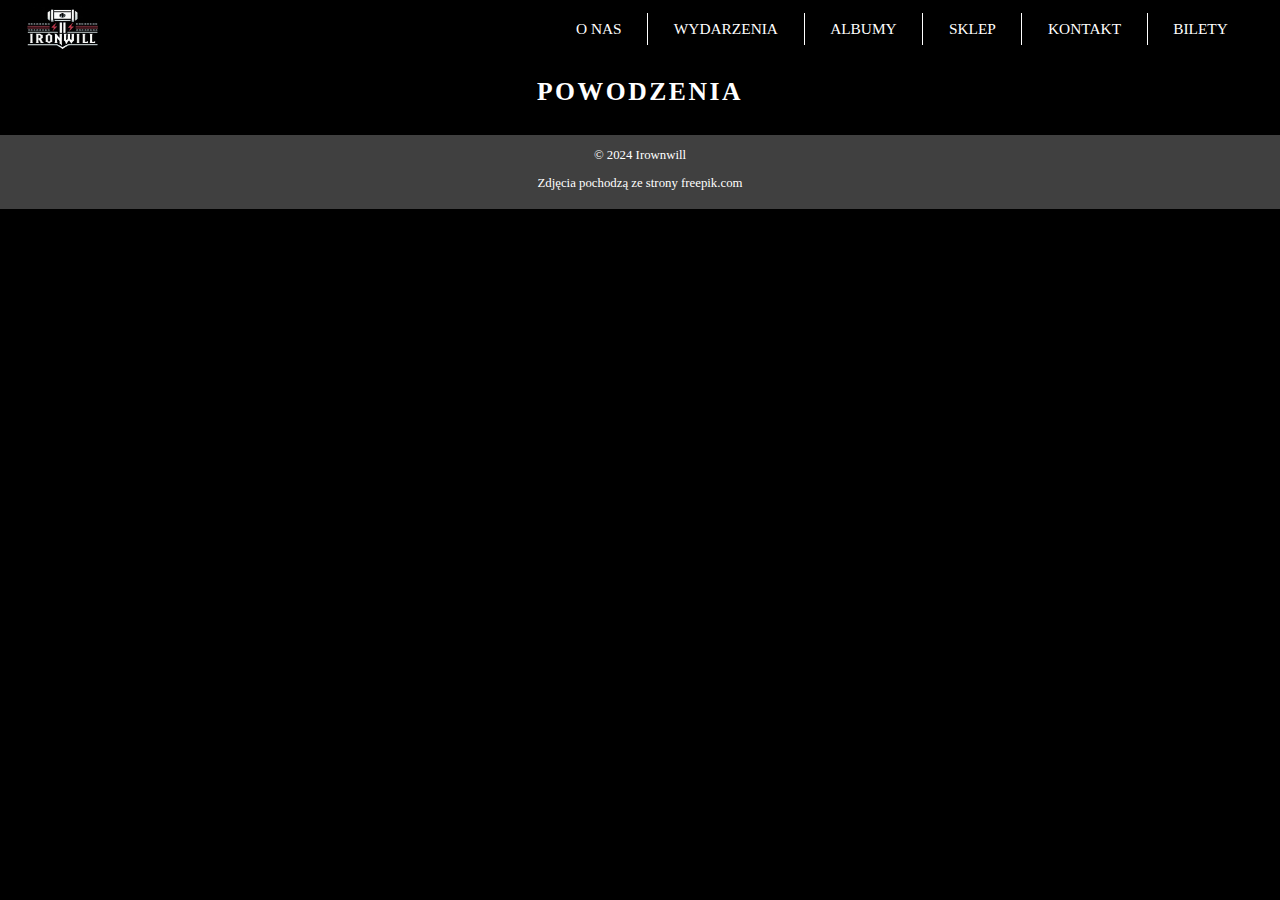
==== albumy.html @ 1753bf54 "aktualizacja 21.01" ====
<!DOCTYPE html>
<html lang="pl">
<head>
    <meta charset="utf-8">
    <title>Kontakt</title>
    <link rel="shortcut icon" href="img/ikona.png">
    <script src="jquery-3.7.1.min.js"></script>
    <link rel="stylesheet" href="index.css">
    <script defer src="index.js"></script>
</head>

<body>
    <header id="header">
        <nav id="logo_podstrona">
            <a href="index.html"><img src="img/logo_szerokie.jpg" alt="Logo zespołu"></a>
        </nav>

        <ul id="menu">
            <li>
                <a id="wysun">O NAS</a>
                <ul>
                    <li><a href="historia.html">HISTORIA</a></li>
                    <li><a href="ekipa.html">EKIPA</a></li>
                    <li><a href="galeria.html">GALERIA</a></li>
                </ul>
            </li>
            <li><a href="wydarzenia.html">WYDARZENIA</a></li>
            <li><a href="albumy.html">ALBUMY</a></li>
            <li><a href="sklep.html">SKLEP</a></li>
            <li><a href="kontakt.html">KONTAKT</a></li>
            <li><a href="https://www.kupbilecik.pl/" target="_blank">BILETY</a></li>
        </ul>
    </header>

    <main>
        <h1>POWODZENIA</h1>

    </main>

    <footer class="footer">
        <div class="footer-line"></div>
        <p>&copy 2024 Irownwill</p>
        <p>Zdjęcia pochodzą ze strony freepik.com</p>
    </footer>
</body>
</html>
---- index.css ----
/* GLOBALNE */
body {
	margin: 0;
	padding: 0;
	font-size: 1vw;
	font-family: verdana;
	background-color: #000;
	position: relative;
}
#header {
	position: fixed;
	top: 0;
	width: 100%;
    display: flex;
    align-items: center;
    justify-content: space-between;
    background-color: #000;
	z-index: 1000;
}
a {
    color: #fff;
    text-decoration: none;
}
h1 {
	margin-top: 6vw;
	color: #fff;
	font-size: 2vw;
	padding: 0 2vw;
	letter-spacing: 0.2vw;
	z-index: 1;
    text-align: center;
	/*padding-left: 40vw;*/
}
#logo {
	position: absolute;
    top: 0;
    left: 0;
    padding: 0.5vw 0.5vw; 
}
#logo img {
	height: 5.5vw;
    width: 110%;	  
}
#menu {
    display: flex;
    margin-left: 35%;
	height: 2.5vw;
	padding: 0 0 0 8vw;
	width: 100%; 
	list-style: none;
    text-decoration: none;
}
#menu li {
    display: inline-block; 
    text-decoration: none;
    line-height: 2.5vw; 
    cursor: pointer;
    color: #fff;
    font-size: 1.2vw; 
	padding: 0 2vw 0 2vw;
	border-right: 0.15vw solid #fff;
}
#menu > li:last-child {
	border-right: none;
}
#menu li:hover {
	color: #000;
	background-image: linear-gradient(to right, white, #d9d9d9, #bfbfbf, #a6a6a6, #8c8c8c, #737373, #595959, #404040);
}
#menu li ul {
	display: none;
	position: absolute;
	top: 100%;
	left: 47.1%;
	transform: translateX(-50%);
	padding: 0.1vw 0;
	list-style: none;
	z-index: 1000;
	width: 8vw;
	text-align: center;
	background-color: rgba(0,0,0, 0.9);
    margin-top: -1.1vw;
}
#menu li ul li {
	display: block;
	text-decoration: none;
	color: #fff;
	line-height: 2.5vw;
	font-size: 1vw;
	text-align: center;
	cursor: pointer;
	padding-left: 1.6vw;
	transition: background-color 0.3s, color 0.3s;
	border: none;
}
#menu li ul li:hover {
	color: rgba(0,0,0, 0.7);
	background-image: linear-gradient(to right, white, #d9d9d9, #bfbfbf, #a6a6a6, #8c8c8c, #737373, #595959, #404040); 
}

.footer {
    text-align: center;
    font-size: 1vw;
    color: #fff;
    margin-top: 2vw;
	padding-bottom: 1vw;
    position: relative;
	background-color: #404040;
	height: 5vw;
}
.footer-line {
    width: 100%;
    height: 0.2vw;
    background-color: #000;
    margin-bottom: 1vw;
}

/* STRONA GŁÓWNA */
.overlay {
    position: absolute;
    bottom: 0;
    left: 0;
    right: 0;
    height: 5vw;
    background: linear-gradient(to top, rgba(0, 0, 0, 0.6), rgba(0, 0, 0, 0));
    pointer-events: none;
}
.toggle-btn {
    position: absolute;
    bottom: 0;
    right: 0;
    background: rgba(0, 0, 0, 0.6);
    color: #fff;
    /*font-weight: bold;*/
    cursor: pointer;
    font-size: 1.2vw;
    width: 10vw;
}
.toggle-btn:hover {
    color: #cc2900;
}
#slides .slide {
    position: relative;
	display: none;
	width: 100%;
	z-index: 1;
	margin-top: 4vw;
}
#slides .slide:first-child {
    display: block;
}

/* Strzałki */
#prev, #next {
    position: absolute;
    top: 20vw;
    transform: translateY(-50%);
    z-index: 10;
    color: rgb(208, 11, 14);
	background-color: rgba(0,0,0,0);
    border: none;
    font-size: 3vw;
    cursor: pointer;
    padding: 1vw;
    border-radius: 50%;
	display: block;
    opacity: 1 !important;
}
#prev {
    left: 1vw;
}
#next {
    right: 1vw;
}

/* Kropeczki */
#dots {
    position: absolute;
    top: 38vw;
    left: 50%;
    transform: translateX(-50%);
    display: flex;
    justify-content: center;
    gap: 0.8vw;
}
.dot {
    width: 0.8vw;
    height: 0.8vw;
    border-radius: 50%;
    background-color: rgba(208, 11, 14, 0.5); /* Czerwony, półprzezroczysty */
    cursor: pointer;
}
.dot.active {
    background-color: rgba(208, 11, 14, 1); /* Pełna czerwień dla aktywnej kropeczki */
}

/* Aktualności */
body.index-page h1 {
    margin-top: 2vw;
	/*padding-left: 40vw;*/
}
body.index-page .content {
    display: grid;
    grid-template-columns: repeat(2, 1fr);
    gap: 1vw;
    justify-content: center;
    padding: 1rem;
    cursor: pointer;
}
body.index-page .column {
    position: relative;
    padding: 1vw;
    border-radius: 0.5vw;
    transition: transform 0.3s ease-in-out;
    overflow: hidden; 
    max-height: 8vw; 
}
body.index-page .column:hover {
    transform: scale(1.02);
    box-shadow: 0 0.4vw 1vw rgba(0, 0, 0, 0.7);
	z-index: 0;
}
body.index-page .column h3 {
    margin: 0;
    color: #d00b0e;
    font-size: 1.2rem;
}
body.index-page .column p {
    font-size: 1.2vw;
    line-height: 1.6;
    color: #fff;
}
body.index-page .column a {
    color: #d00b0e;
    text-decoration: none;
    font-weight: bold;
}
body.index-page .column a:hover {
    text-decoration: underline;
}
body.index-page .column .text {
    display: block;
    overflow: hidden;
	max-height: 150px;
    position: relative;
    line-height: 1.6;
}
body.index-page .column.active {
    max-height: 20vw;
    transition: max-height 0.5s ease-in-out;
}
@media (max-width: 768px) {
    body.index-page .content {
        grid-template-columns: 1fr;
    }
}

/* HISTORIA */
body.history-page p {
    color: #fff;
    padding: 0.5vw 1.5vw;
    font-size: 1.2vw;
}
.grid {
    display: grid;
    grid-template-columns: repeat(auto-fill, minmax(20vw, 1fr));
    gap: 1vw;
    grid-auto-rows: 20vw;
    margin: 1vw 1.5vw;
    position: relative;
}
.grid-item {
    position: relative;
    overflow: hidden;
    transition: transform 0.3s ease-in-out, z-index 0.3s;
}
.grid-item img {
    width: 100%;
    height: 100%;
    object-fit: cover;
    display: block;
    transition: transform 0.3s ease-in-out, box-shadow 0.3s ease-in-out;
}
.grid-item:nth-child(2n) {
    grid-row: span 2;
}
.grid-item:hover {
    z-index: 10;
    transform: scale(1.5);
    overflow: visible;
}
.grid-item:hover img {
    object-fit: contain;
}

/* EKIPA */
#logo_podstrona {
	position: absolute;
    top: 0;
    left: 0;
    z-index: 1;
    padding: 0 0.5vw; 
}
#logo_podstrona img {
	height: 4.5vw;
    width: 110%;
}
.team-gallery {
	margin-top: 2vw;
    display: grid;
    grid-template-columns: repeat(auto-fit, minmax(30vw, 1fr));
    gap: 1vw;
    padding: 1rem;
	z-index:0;
}
.team-member {
    background: #404040;
    border-radius: 0.5vw;
    box-shadow: 0 0.2vw 0.5vw rgba(0, 0, 0, 0.5);
    text-align: center;
    padding: 1vw 0.5vw;
    transition: transform 0.3s, box-shadow 0.3s;
}
.team-member:hover {
    transform: scale(1.02);
    box-shadow: 0 0.4vw 1vw rgba(0, 0, 0, 0.7);
	z-index: 0;
}
.team-member img {
    max-width: 90%;
    border-radius: 50%;
    margin-bottom: 1vw;
}
.team-member h3 {
    margin: 0.5rem 0;
    color: #d00b0e;
    font-size: 1.2rem;
}
.team-member p {
    margin: 0;
    color: #fff;
    font-size: 0.9vw;
    line-height: 1.5;
}

/* GALERIA */
#slideshow-container {
    display: flex;
    flex-direction: column;
    align-items: center;
    justify-content: center;
    margin-top: 1.5vw;
}
#slideshow {
    position: relative;
    overflow: hidden;
    display: flex;
    align-items: center;
    justify-content: center;
}
#slideshow img {
    max-width: 60vw;
    max-height: 40vw;
}
#pasek {
    display: flex;
    justify-content: center;
    margin: 2vw auto 2vw auto;
    gap: 0.5vw;
}
.sml {
    height: 5vw;
    cursor: pointer;
}
#slideshow .slide {
    display: none;
}
#slideshow .slide:first-child {
    display: block;
}

/* SKLEP */
#merch {
    padding-bottom: 1vw;
    margin: 0 2%;
    font-family: verdana;
    font-size: 2.5vw;
    font-weight: bold;
    color: #fff;
    letter-spacing: 0.3vw;
    text-align: center;
}
.article {
    position: relative;
    background: #404040;
    border-radius: 0.5vw;
    box-shadow: 0 0.2vw 0.5vw rgba(0, 0, 0, 0.5);
    transition: transform 0.3s, box-shadow 0.3s;
}
.article img {
    width: 100%;
    height: auto;
    border-radius: 0.5vw;
}
body {
	margin: 0;
	padding: 0;
	font-size: 1vw;
	font-family: verdana;
	background-color: #000;
	position: relative;
}
.content {
    margin-top: 2vw;
	display: grid;
    grid-template-columns: repeat(auto-fit, minmax(30vw, 1fr));
    gap: 1vw;
    padding: 1rem;
}
.column {
    flex: 1;
	height: 20vw;
    padding: 1vw;
    background-color: #404040;
    border: 0.2vw solid #000;
	color: #fff;
}
.article:hover {
	transform: scale(1.02);
    box-shadow: 0 0.4vw 1vw rgba(0,0,0, 0.7);
}
.article .dane {
    position: absolute;
    top: 0;
    left: 0;
    width: 100%;
    height: 100%;
    background: linear-gradient(to top, rgba(0, 0, 0, 0.8), rgba(0, 0, 0, 0));
    display: flex;
    flex-direction: column;
    justify-content: flex-end;
    align-items: left;
    opacity: 0;
    transition: opacity 0.3s ease-in-out;
    padding-bottom: 2vw;
}
.article .dane .product-name {
    color: #fff;
    font-size: 1.5vw;
    margin: 0 1vw;
    text-align: left; 
}
.article .dane .product-price {
    color: #d00b0e;
    font-size: 1.2vw;
    margin: 0.5vw 1vw 1vw 1vw;
    text-align: left;
}
.article:hover .dane {
    opacity: 1;
}

/* WYDARZENIA */
#map { 
	height: 40vw; 
	width: 50vw;
	margin: auto;
}
.custom-popup .leaflet-popup-content-wrapper {
    background: #000;
    color: #fff;
    font-size: 1vw;
    line-height: 1.8vw;
    border-radius: 0.5vw;
    padding: 0.05vw;
}

/*.calendar-title {
    text-align: center;
    margin: 20px 0;
    font-size: 32px;
    font-weight: bold;
    color: #cc2900;
    padding-top: 7vw;
}
.calendar-container {
    max-width: 800px;
    margin: 20px auto;
    background: #fff;
    box-shadow: 0 4px 8px rgba(0, 0, 0, 0.1);
    border-radius: 8px;
    overflow: hidden;
    padding: 20px;
}
.calendar-grid {
    display: grid;
    grid-template-columns: repeat(auto-fill, minmax(200px, 1fr));
    gap: 20px;
}
.event-item {
    background-color: #333;
    border: 1px solid #ddd;
    border-radius: 8px;
    padding: 20px;
    position: relative;
    display: flex;
    flex-direction: column;
    justify-content: space-between;
    transition: transform 0.2s ease, box-shadow 0.2s ease;
}
.event-item:hover {
    transform: scale(1.05);
    box-shadow: 0 6px 12px rgba(0, 0, 0, 0.2);
}
.event-item:hover .overlay {
    opacity: 1;
}
.event-date {
    font-size: 18px;
    color: #fff;
    font-weight: bold;
    margin-bottom: 10px;
}
.event-details {
    font-size: 16px;
    color: #fff;
    margin-bottom: 5px;
}
.event-location {
    font-style: italic;
    color: #cc2900;
}
.overlay {
    position: absolute;
    top: 0;
    left: 0;
    width: 100%;
    height: 100%;
    background-color: rgba(0, 0, 0, 0.4);
    color: #000;
    opacity: 0;
    transition: opacity 0.3s ease;
    display: flex;
    justify-content: flex-end;
    align-items: flex-end;
    padding: 10px;
    border-radius: 8px;
    box-sizing: border-box;
}
.overlay a {
    color: #fff;
    text-decoration: underline;
    font-size: 14px;
}*/

/* KONTAKT */
.contact-form {
    display: flex;
    flex-direction: column;
    gap: 1vw;
    background-color: #404040;
    padding: 0.7vw 1.5vw 1.5vw;
    border-radius: 0.5vw;
    box-shadow: 0 0.4vw 1vw rgba(0, 0, 0, 0.7);
    color: #fff;
    width: 60%;
    margin: 0vw auto 2vw;
}
.contact-form label {
    font-size: 1.4vw;
    margin-top: 0.5vw;
}
.contact-form input, .contact-form select, .contact-form textarea {
    font-size: 1.2vw;
    padding: 0.5vw;
    border: 0.1vw solid #000;
    border-radius: 0.5vw;
    background-color: #333;
    color: #fff;
}
.contact-form textarea {
    resize: vertical;
}
.contact-form button {
    font-size: 1.5vw;
    padding: 0.8vw;
    background-color: #d00b0e;
    color: #fff;
    border: none;
    border-radius: 0.5vw;
    cursor: pointer;
    transition: background-color 0.3s ease;
    padding: 0.8vw;
}
.contact-form button:hover {
    background-color: #a6000b;
}
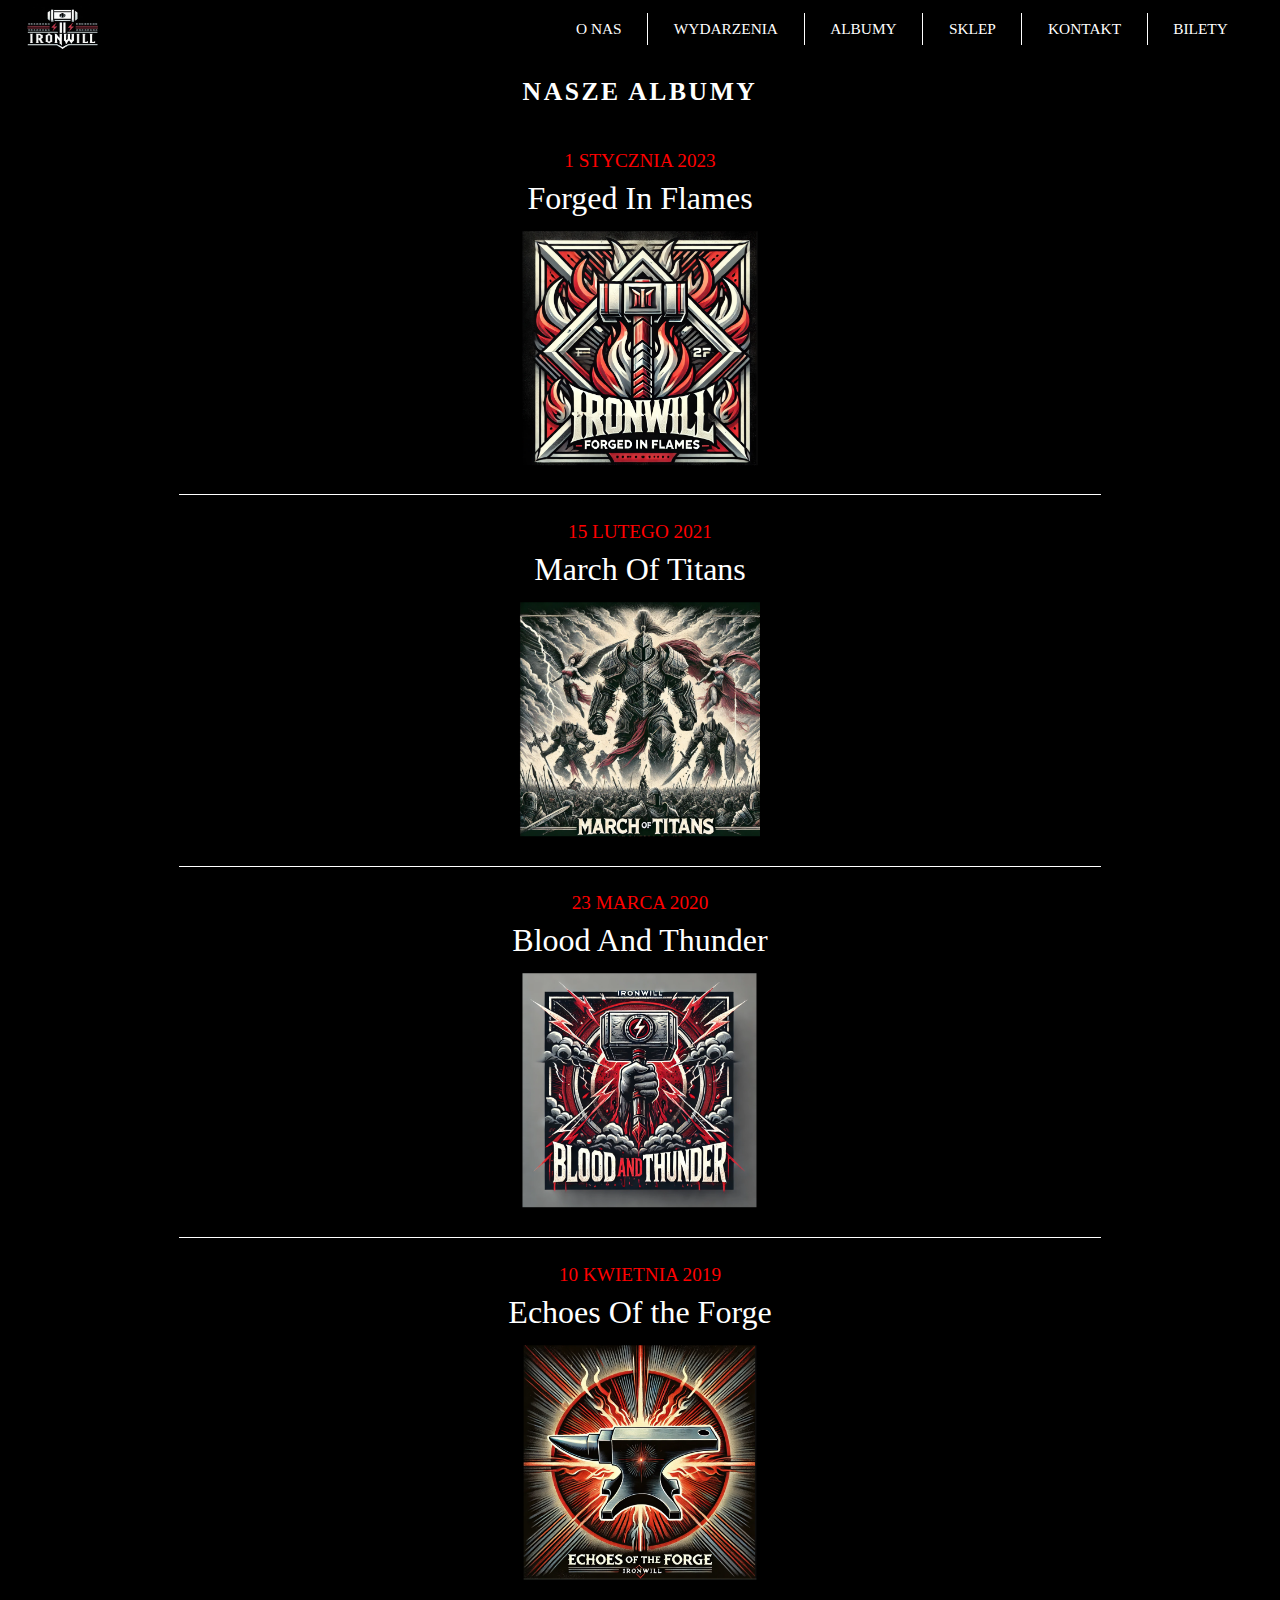
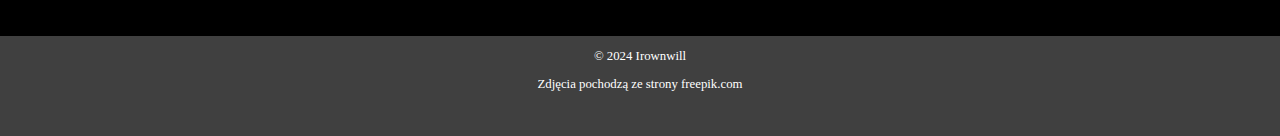
==== commit 15f6bd3f: "aktualizacja 25.01" ====
--- a/albumy.html
+++ b/albumy.html
@@ -2,7 +2,7 @@
 <html lang="pl">
 <head>
     <meta charset="utf-8">
-    <title>Kontakt</title>
+    <title>Albumy</title>
     <link rel="shortcut icon" href="img/ikona.png">
     <script src="jquery-3.7.1.min.js"></script>
     <link rel="stylesheet" href="index.css">
@@ -15,9 +15,15 @@
             <a href="index.html"><img src="img/logo_szerokie.jpg" alt="Logo zespołu"></a>
         </nav>
 
-        <ul id="menu">
-            <li>
-                <a id="wysun">O NAS</a>
+		<div id="burger-menu" onclick="toggleMenu()">
+			<span></span>
+			<span></span>
+			<span></span>
+		</div>
+        
+		<ul id="menu">
+			<li>
+				<a id="wysun" onclick="toggleSubmenu()">O NAS</a>
                 <ul>
                     <li><a href="historia.html">HISTORIA</a></li>
                     <li><a href="ekipa.html">EKIPA</a></li>
@@ -31,16 +37,95 @@
             <li><a href="https://www.kupbilecik.pl/" target="_blank">BILETY</a></li>
         </ul>
     </header>
+    <main>
+    <h1>NASZE ALBUMY</h1>
+       <div class= "zawartosc">
+			<a class="data-wydania">1 STYCZNIA 2023</a>
+			<a id="toggleBtnAlbumy1" class="nazwa">Forged In Flames</a>
+			<div class="album">
+				<img src="img/albumy/FIF.png" alt="Forged In Flames">
+			</div>
+			<div id="overlayAlbumy1" class="overlayAlbumy"></div>
+			<div id="descriptionAlbumy1" class="description">
+				<p>Album pełen surowej energii i nieposkromionej mocy. Każdy utwór brzmi jak gorący metal wykuwany w piecu pełnym pasji i buntu. „Forged in Flame” to muzyczna podróż przez piekło i z powrotem, gdzie ciężkie riffy spotykają się z epickimi melodiami. Kluczowe utwory takie jak „Ashes of the Past” i „Molten Heart” eksplorują tematy odrodzenia, wytrwałości i walki z przeciwnościami. Idealny dla tych, którzy czują, że ich dusza płonie niezłomną siłą.</p>
+			</div>
+			
+			<a class="data-wydania">15 LUTEGO 2021</a>
+			<a id="toggleBtnAlbumy4" class="nazwa">March Of Titans</a>
+			<div class="album">
+				<img src="img/albumy/MarchOfTitans.png" alt="March of Titans">
+			</div>
+			<div id="overlayAlbumy4" class="overlayAlbumy"></div>
+			<div id="descriptionAlbumy4" class="description">
+			<p>Mroczna i refleksyjna opowieść o wewnętrznej sile i determinacji. W „Echoes of the Forge” IronWill prezentuje mieszankę melodyjnego metalu i emocjonalnych tekstów, które przypominają, że każdy dźwięk w metalu ma swoje echo w przeszłości. Utwory takie jak „Anvil's Call” czy „Legacy in Steel” pokazują, jak historia i wspomnienia kształtują nasze działania. To album dla tych, którzy wierzą, że siła nie pochodzi tylko z ciała, ale przede wszystkim z ducha.</p>
+			</div>
+			
+			<a class="data-wydania">23 MARCA 2020</a>
+			<a id="toggleBtnAlbumy2" class="nazwa">Blood And Thunder</a>
+			<div class="album">
+				<img src="img/albumy/BloodAndThunder.png" alt="Blood and Thunder">
+			</div>
+			<div id="overlayAlbumy2" class="overlayAlbumy"></div>
+			<div id="descriptionAlbumy2" class="description">
+			<p>Eksplozja energii, która zamienia każdą chwilę w muzyczną bitwę. „Blood and Thunder” to album pełen hymnowych refrenów, szybkich riffów i epickich solówek, które brzmią jak wezwanie do walki. Każdy utwór to opowieść o nieustępliwości i zwycięstwie, z takimi kawałkami jak „Stormbringer” czy „Battlecry”. IronWill wzywa swoich słuchaczy, aby stawili czoła burzom życia z odwagą i niezłomnym duchem.</p>
+			</div>
 
-    <main>
-        <h1>POWODZENIA</h1>
+			<a class="data-wydania">10 KWIETNIA 2019</a>
+			<a id="toggleBtnAlbumy3" class="nazwa">Echoes Of the Forge</a>
+			<div class="album">
+				<img src="img/albumy/EchoesOfTheForge.png" alt="Echoes of the Forge">
+			</div>
+			<div id="overlayAlbumy3" class="overlayAlbumy"></div>
+			<div id="descriptionAlbumy3" class="description">
+			<p>Monumentalny i potężny album, który brzmi jak ścieżka dźwiękowa dla epickiej podróży bohaterów. „March of Titans” to muzyczna epopeja, gdzie ciężkie, rytmiczne riffy naśladują marsz niepokonanych tytanów, a liryczne historie o heroizmie i poświęceniu ożywają w utworach takich jak „Rise of the Colossus” czy „Steps to Eternity”. Każdy kawałek przypomina, że wielkość jest osiągalna, gdy kroczymy ścieżką determinacji i wiary w siebie.</p>
+			</div>
+		</div>
+	</main>
 
-    </main>
+    <script> 
+        function toggleTextAlbumy(toggleBtnAlbumyId, descriptionAlbumyId, overlayAlbumyId) {
+            const toggleBtnAlbumy = document.getElementById(toggleBtnAlbumyId);
+            const descriptionAlbumy = document.getElementById(descriptionAlbumyId);
+            const overlayAlbumy = document.getElementById(overlayAlbumyId);
+
+            toggleBtnAlbumy.addEventListener('click', function() {
+                if (descriptionAlbumy.style.maxHeight === '0px' || descriptionAlbumy.style.maxHeight === '') {
+                    descriptionAlbumy.style.maxHeight = '250px'; 
+                    overlayAlbumy.style.height = '10px'; 
+                } else {
+                    descriptionAlbumy.style.maxHeight = '0px'; 
+                    overlayAlbumy.style.height = '0px';
+                }
+            });
+        }
+
+        document.addEventListener("DOMContentLoaded", function () {
+            const descriptionAlbumy = document.getElementById('descriptionAlbumy1');
+            descriptionAlbumy.style.maxHeight = '0px'; 
+            toggleTextAlbumy('toggleBtnAlbumy1', 'descriptionAlbumy1', 'overlayAlbumy1');
+        });
+        document.addEventListener("DOMContentLoaded", function () {
+            const descriptionAlbumy = document.getElementById('descriptionAlbumy4');
+            descriptionAlbumy.style.maxHeight = '0px'; 
+            toggleTextAlbumy('toggleBtnAlbumy4', 'descriptionAlbumy4', 'overlayAlbumy4');
+        });
+        document.addEventListener("DOMContentLoaded", function () {
+            const descriptionAlbumy = document.getElementById('descriptionAlbumy2');
+            descriptionAlbumy.style.maxHeight = '0px'; 
+            toggleTextAlbumy('toggleBtnAlbumy2', 'descriptionAlbumy2', 'overlayAlbumy2');
+        });
+        document.addEventListener("DOMContentLoaded", function () {
+            const descriptionAlbumy = document.getElementById('descriptionAlbumy3');
+            descriptionAlbumy.style.maxHeight = '0px'; 
+            toggleTextAlbumy('toggleBtnAlbumy3', 'descriptionAlbumy3', 'overlayAlbumy3');
+        });
+    </script>
 
     <footer class="footer">
         <div class="footer-line"></div>
         <p>&copy 2024 Irownwill</p>
         <p>Zdjęcia pochodzą ze strony freepik.com</p>
     </footer>
+	
 </body>
 </html>--- a/index.css
+++ b/index.css
@@ -6,6 +6,7 @@
 	font-family: verdana;
 	background-color: #000;
 	position: relative;
+	
 }
 #header {
 	position: fixed;
@@ -29,7 +30,6 @@
 	letter-spacing: 0.2vw;
 	z-index: 1;
     text-align: center;
-	/*padding-left: 40vw;*/
 }
 #logo {
 	position: absolute;
@@ -103,7 +103,8 @@
     font-size: 1vw;
     color: #fff;
     margin-top: 2vw;
-	padding-bottom: 1vw;
+	margin-bottom: 0;
+	padding-bottom: 3vw;
     position: relative;
 	background-color: #404040;
 	height: 5vw;
@@ -112,7 +113,8 @@
     width: 100%;
     height: 0.2vw;
     background-color: #000;
-    margin-bottom: 1vw;
+    margin-bottom: 0.5vw;
+	
 }
 
 /* STRONA GŁÓWNA */
@@ -197,7 +199,6 @@
 /* Aktualności */
 body.index-page h1 {
     margin-top: 2vw;
-	/*padding-left: 40vw;*/
 }
 body.index-page .content {
     display: grid;
@@ -223,7 +224,7 @@
 body.index-page .column h3 {
     margin: 0;
     color: #d00b0e;
-    font-size: 1.2rem;
+    font-size: 1.6vw;
 }
 body.index-page .column p {
     font-size: 1.2vw;
@@ -334,12 +335,12 @@
 .team-member h3 {
     margin: 0.5rem 0;
     color: #d00b0e;
-    font-size: 1.2rem;
+    font-size: 2.3vw;
 }
 .team-member p {
     margin: 0;
     color: #fff;
-    font-size: 0.9vw;
+    font-size: 1.3vw;
     line-height: 1.5;
 }
 
@@ -383,7 +384,6 @@
 #merch {
     padding-bottom: 1vw;
     margin: 0 2%;
-    font-family: verdana;
     font-size: 2.5vw;
     font-weight: bold;
     color: #fff;
@@ -406,7 +406,6 @@
 	margin: 0;
 	padding: 0;
 	font-size: 1vw;
-	font-family: verdana;
 	background-color: #000;
 	position: relative;
 }
@@ -475,84 +474,6 @@
     padding: 0.05vw;
 }
 
-/*.calendar-title {
-    text-align: center;
-    margin: 20px 0;
-    font-size: 32px;
-    font-weight: bold;
-    color: #cc2900;
-    padding-top: 7vw;
-}
-.calendar-container {
-    max-width: 800px;
-    margin: 20px auto;
-    background: #fff;
-    box-shadow: 0 4px 8px rgba(0, 0, 0, 0.1);
-    border-radius: 8px;
-    overflow: hidden;
-    padding: 20px;
-}
-.calendar-grid {
-    display: grid;
-    grid-template-columns: repeat(auto-fill, minmax(200px, 1fr));
-    gap: 20px;
-}
-.event-item {
-    background-color: #333;
-    border: 1px solid #ddd;
-    border-radius: 8px;
-    padding: 20px;
-    position: relative;
-    display: flex;
-    flex-direction: column;
-    justify-content: space-between;
-    transition: transform 0.2s ease, box-shadow 0.2s ease;
-}
-.event-item:hover {
-    transform: scale(1.05);
-    box-shadow: 0 6px 12px rgba(0, 0, 0, 0.2);
-}
-.event-item:hover .overlay {
-    opacity: 1;
-}
-.event-date {
-    font-size: 18px;
-    color: #fff;
-    font-weight: bold;
-    margin-bottom: 10px;
-}
-.event-details {
-    font-size: 16px;
-    color: #fff;
-    margin-bottom: 5px;
-}
-.event-location {
-    font-style: italic;
-    color: #cc2900;
-}
-.overlay {
-    position: absolute;
-    top: 0;
-    left: 0;
-    width: 100%;
-    height: 100%;
-    background-color: rgba(0, 0, 0, 0.4);
-    color: #000;
-    opacity: 0;
-    transition: opacity 0.3s ease;
-    display: flex;
-    justify-content: flex-end;
-    align-items: flex-end;
-    padding: 10px;
-    border-radius: 8px;
-    box-sizing: border-box;
-}
-.overlay a {
-    color: #fff;
-    text-decoration: underline;
-    font-size: 14px;
-}*/
-
 /* KONTAKT */
 .contact-form {
     display: flex;
@@ -594,4 +515,158 @@
 }
 .contact-form button:hover {
     background-color: #a6000b;
+}
+
+/* ALBUMY */
+.zawartosc {
+	text-align: center;
+}
+.data-wydania {
+	color: red;
+	font-size: 1.5vw;
+	display: block;
+	margin-bottom: 0.5rem;
+    margin-left: 14vw;
+	margin-right: 14vw;
+	padding-top: 2vw;
+	border-top: solid white 0.05vw;
+}
+.data-wydania:first-child{
+	border-top: none;
+}
+.nazwa {
+	color: white;
+	font-size: 2.5vw;
+	text-decoration: none;
+	cursor: pointer;
+	display: inline-block;
+	margin-bottom: 1rem;
+}
+.nazwa:hover {
+	text-decoration: underline;
+}
+.album img {
+	height: 15.2vw;
+	display: block;
+	margin: 0 auto;
+	padding-bottom: 2.5vw;
+	padding-top: 1.5vw;
+	transform: scale(1.2);
+}
+.album img:hover{
+	z-index: 10;
+    transform: scale(1.24);
+    overflow: visible;
+}
+.description {
+	max-height: 0;
+	overflow: hidden;
+	transition: max-height 0.5s ease;
+	margin-top: 1rem;
+	margin-left: 14vw;
+	margin-right: 14vw;
+}
+.description p {
+	color: white;
+	margin: 0;
+	padding-bottom: 2vw;
+	width: 70vw;
+    font-size: 1.2vw;
+}
+.overlayAlbumy {
+	height: 0;
+	background: rgba(0, 0, 0, 0.5);
+	transition: height 0.5s ease;
+}
+
+/* WĄSKI EKRAN */
+@media (max-width: 400px) {
+    #logo {
+        position: static;
+        margin: auto; 
+    }
+    #logo img {
+        height: 7vw;
+        width: 110%;	  
+    }
+    #logo_podstrona {
+        position: static;
+        margin: auto; 
+    }
+    #logo_podstrona img {
+        height: 7vw;
+        width: 110%;	  
+    }
+    #burger-menu {
+        display: block;
+        position: fixed;
+        top: 2.5vw;
+        left: 2.5vw;
+        width: 3vw;
+        height: 3vw;
+        cursor: pointer;
+        z-index: 1100;
+    }
+    #burger-menu span {
+        display: block;
+        height: 0.4vw;
+        width: 100%;
+        margin: 0.4vw 0;
+        background-color: white;
+    }
+    #menu {
+        display: none;
+        position: fixed;
+        top: 2vw;
+        left: 0;
+        height: 46vw;
+        width: 30vw;
+        background-color: rgba(0, 0, 0, 0.95);
+        flex-direction: column;
+        align-items: flex-start;
+        padding: 0;
+        z-index: 1000;
+        margin: 4vw 0 0 0;
+    }
+    #menu li {
+        display: block;
+        font-size: 2vw;
+        padding: 2.5vw 3.5vw;
+        width: 23vw;
+        border-right: none;
+        border-bottom: 0.05vw solid #fff;
+        left: 0;
+    }
+    #menu > li:last-child {
+        border-bottom: none;
+    }
+    #menu li ul {
+        display: none;
+        position: absolute;
+        top: 0;
+        left: 100%;
+        transform: translateX(0);
+        width: 3vw;
+        margin: 0;
+    }
+    #menu li ul li {
+        line-height: 5vw;
+        font-size: 2vw;
+        background-color: rgba(0,0,0,0.9);
+        padding: 0.5vw 0;
+    }
+    h1 {
+        margin-top: 12vw;
+    }
+    #map { 
+        height: 80vw; 
+        width: 80vw;
+        margin: auto;
+    }
+}
+.submenu.open {
+    display: block;
+}
+#menu.open {
+    display: flex;
 }